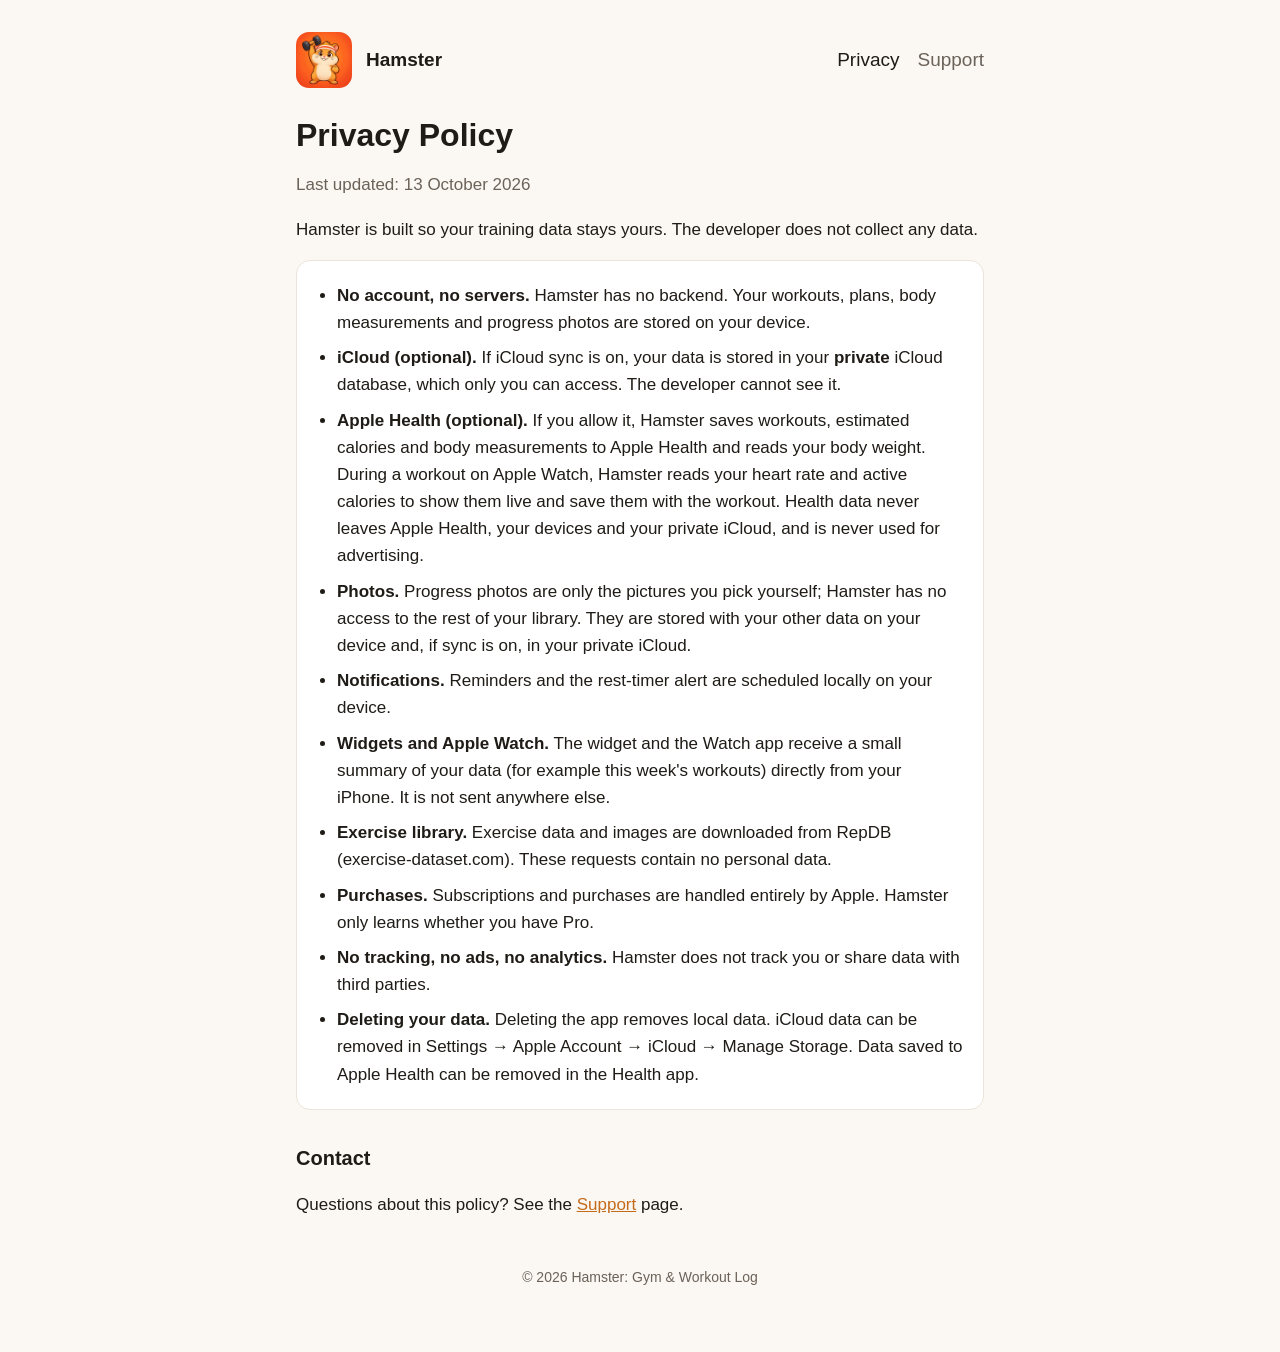
==== privacy/index.html @ 85da3a27 "init website" ====
<!doctype html>
<html lang="en">
<head>
<meta charset="utf-8">
<meta name="viewport" content="width=device-width, initial-scale=1">
<title>Privacy Policy – Hamster</title>
<link rel="icon" href="../icon.png">
<link rel="apple-touch-icon" href="../apple-touch-icon.png">
<link rel="stylesheet" href="../style.css">
</head>
<body>
<main>
<header>
<img src="../icon.png" alt="">
<a href="../">Hamster</a>
<nav><a href="../privacy/" aria-current="page">Privacy</a><a href="../support/">Support</a></nav>
</header>
<h1>Privacy Policy</h1>
<p class="muted">Last updated: 13 October 2026</p>
<p>Hamster is built so your training data stays yours. The developer does not collect any data.</p>
<div class="card"><ul>
<li><strong>No account, no servers.</strong> Hamster has no backend. Your workouts, plans, body measurements and progress photos are stored on your device.</li>
<li><strong>iCloud (optional).</strong> If iCloud sync is on, your data is stored in your <strong>private</strong> iCloud database, which only you can access. The developer cannot see it.</li>
<li><strong>Apple Health (optional).</strong> If you allow it, Hamster saves workouts, estimated calories and body measurements to Apple Health and reads your body weight. During a workout on Apple Watch, Hamster reads your heart rate and active calories to show them live and save them with the workout. Health data never leaves Apple Health, your devices and your private iCloud, and is never used for advertising.</li>
<li><strong>Photos.</strong> Progress photos are only the pictures you pick yourself; Hamster has no access to the rest of your library. They are stored with your other data on your device and, if sync is on, in your private iCloud.</li>
<li><strong>Notifications.</strong> Reminders and the rest-timer alert are scheduled locally on your device.</li>
<li><strong>Widgets and Apple Watch.</strong> The widget and the Watch app receive a small summary of your data (for example this week's workouts) directly from your iPhone. It is not sent anywhere else.</li>
<li><strong>Exercise library.</strong> Exercise data and images are downloaded from RepDB (exercise-dataset.com). These requests contain no personal data.</li>
<li><strong>Purchases.</strong> Subscriptions and purchases are handled entirely by Apple. Hamster only learns whether you have Pro.</li>
<li><strong>No tracking, no ads, no analytics.</strong> Hamster does not track you or share data with third parties.</li>
<li><strong>Deleting your data.</strong> Deleting the app removes local data. iCloud data can be removed in Settings → Apple Account → iCloud → Manage Storage. Data saved to Apple Health can be removed in the Health app.</li>
</ul></div>
<h2>Contact</h2>
<p>Questions about this policy? See the <a href="../support/">Support</a> page.</p>
<footer>© 2026 Hamster: Gym &amp; Workout Log</footer>
</main>
</body>
</html>
---- style.css ----
:root{--bg:#fbf8f3;--card:#fff;--text:#1f1b16;--muted:#6b6259;--line:#ebe4da;--accent:#c46a1b}
@media (prefers-color-scheme:dark){:root{--bg:#141210;--card:#1e1b18;--text:#f2ede6;--muted:#a59b90;--line:#2f2a25;--accent:#f0a052}}
*{box-sizing:border-box}
body{margin:0;background:var(--bg);color:var(--text);font:17px/1.6 -apple-system,BlinkMacSystemFont,"Segoe UI",Roboto,sans-serif;-webkit-font-smoothing:antialiased}
main{max-width:720px;margin:0 auto;padding:32px 16px 64px}
header{display:flex;align-items:center;gap:14px;margin-bottom:28px}
header img{width:56px;height:56px;border-radius:13px}
header a{color:inherit;text-decoration:none;font-weight:600;font-size:19px}
nav{margin-left:auto;display:flex;gap:18px;font-size:15px}
nav a{font-weight:500;color:var(--muted)}
nav a[aria-current]{color:var(--text)}
h1{font-size:32px;line-height:1.2;margin:0 0 6px}
h2{font-size:20px;margin:32px 0 8px}
.muted{color:var(--muted)}
a{color:var(--accent)}
ul{padding-left:20px}
li{margin:8px 0}
.card{background:var(--card);border:1px solid var(--line);border-radius:14px;padding:4px 20px;margin:16px 0}
.hero{text-align:center;padding:24px 0}
.hero img{width:128px;height:128px;border-radius:28px;box-shadow:0 8px 24px rgba(0,0,0,.12)}
.links{display:flex;gap:12px;justify-content:center;flex-wrap:wrap;margin-top:20px}
.btn{display:inline-block;padding:10px 18px;border-radius:999px;border:1px solid var(--line);background:var(--card);color:var(--text);text-decoration:none;font-weight:500}
footer{margin-top:48px;font-size:14px;color:var(--muted);text-align:center}
@media (max-width:520px){header{flex-wrap:wrap}nav{margin-left:0;width:100%}h1{font-size:27px}}
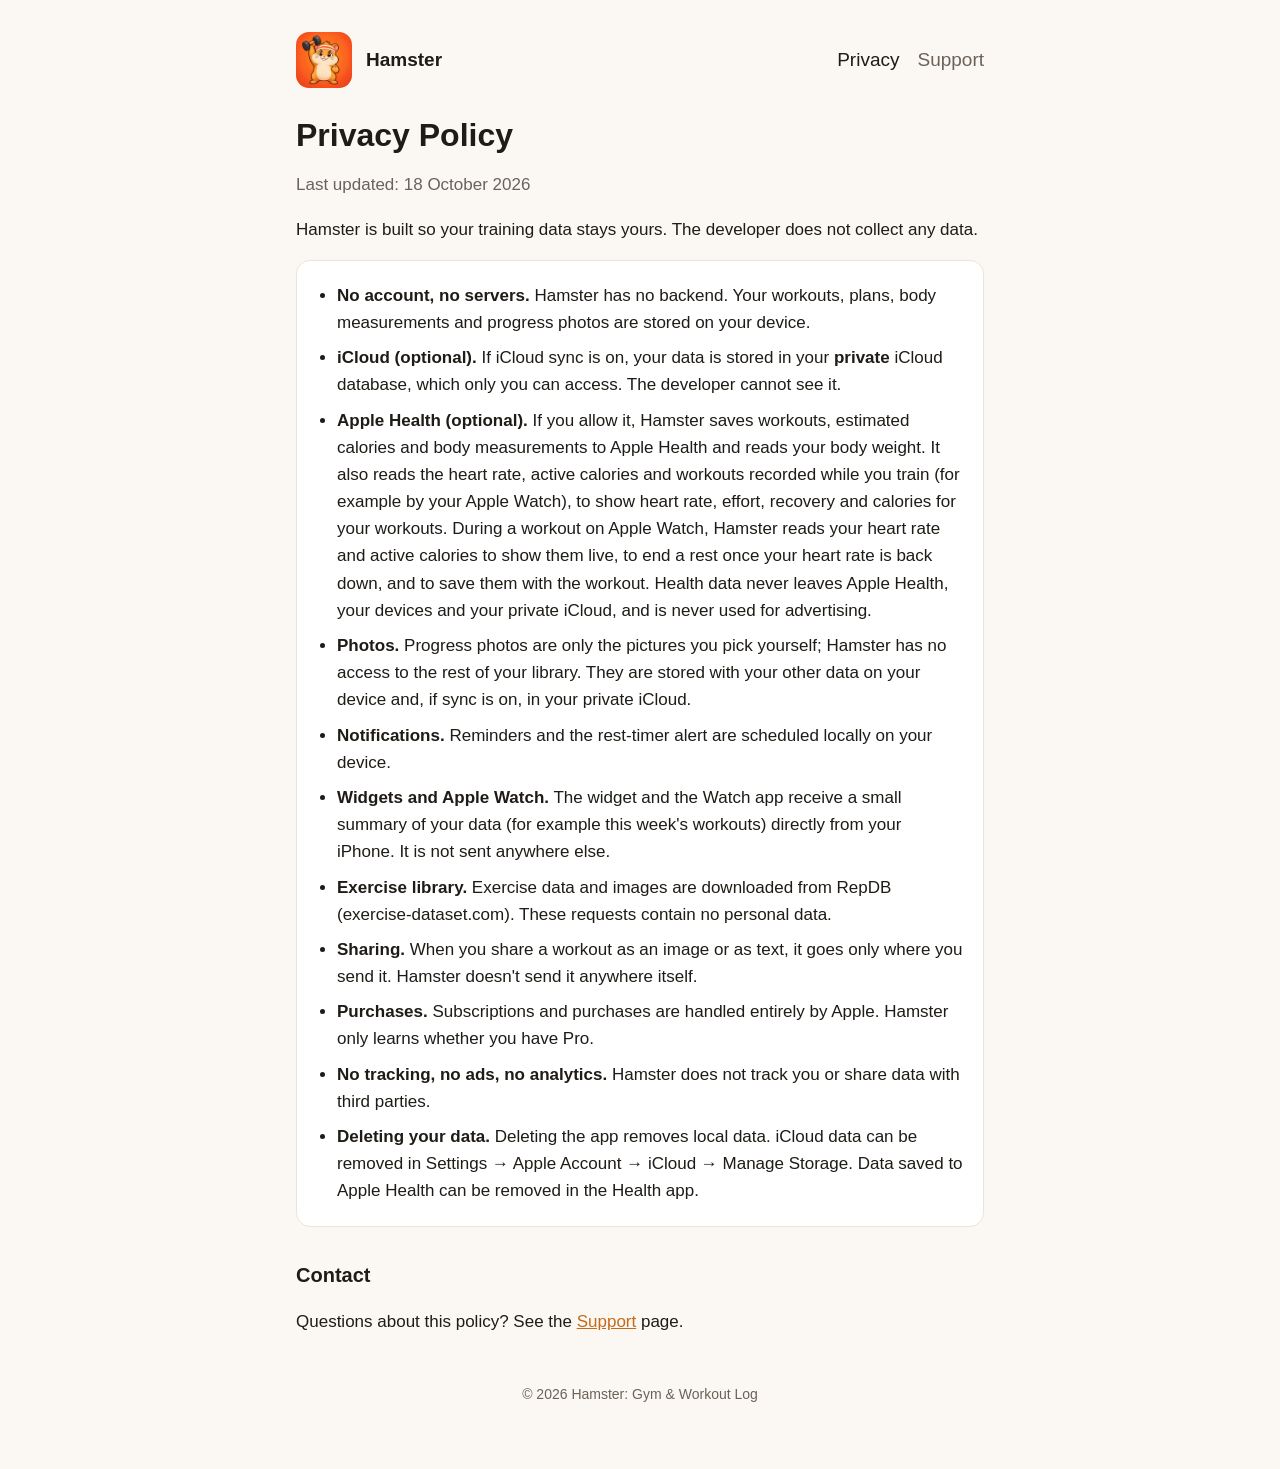
==== commit 75f1671c: "Update index.html" ====
--- a/privacy/index.html
+++ b/privacy/index.html
@@ -16,16 +16,17 @@
 <nav><a href="../privacy/" aria-current="page">Privacy</a><a href="../support/">Support</a></nav>
 </header>
 <h1>Privacy Policy</h1>
-<p class="muted">Last updated: 13 October 2026</p>
+<p class="muted">Last updated: 18 October 2026</p>
 <p>Hamster is built so your training data stays yours. The developer does not collect any data.</p>
 <div class="card"><ul>
 <li><strong>No account, no servers.</strong> Hamster has no backend. Your workouts, plans, body measurements and progress photos are stored on your device.</li>
 <li><strong>iCloud (optional).</strong> If iCloud sync is on, your data is stored in your <strong>private</strong> iCloud database, which only you can access. The developer cannot see it.</li>
-<li><strong>Apple Health (optional).</strong> If you allow it, Hamster saves workouts, estimated calories and body measurements to Apple Health and reads your body weight. During a workout on Apple Watch, Hamster reads your heart rate and active calories to show them live and save them with the workout. Health data never leaves Apple Health, your devices and your private iCloud, and is never used for advertising.</li>
+<li><strong>Apple Health (optional).</strong> If you allow it, Hamster saves workouts, estimated calories and body measurements to Apple Health and reads your body weight. It also reads the heart rate, active calories and workouts recorded while you train (for example by your Apple Watch), to show heart rate, effort, recovery and calories for your workouts. During a workout on Apple Watch, Hamster reads your heart rate and active calories to show them live, to end a rest once your heart rate is back down, and to save them with the workout. Health data never leaves Apple Health, your devices and your private iCloud, and is never used for advertising.</li>
 <li><strong>Photos.</strong> Progress photos are only the pictures you pick yourself; Hamster has no access to the rest of your library. They are stored with your other data on your device and, if sync is on, in your private iCloud.</li>
 <li><strong>Notifications.</strong> Reminders and the rest-timer alert are scheduled locally on your device.</li>
 <li><strong>Widgets and Apple Watch.</strong> The widget and the Watch app receive a small summary of your data (for example this week's workouts) directly from your iPhone. It is not sent anywhere else.</li>
 <li><strong>Exercise library.</strong> Exercise data and images are downloaded from RepDB (exercise-dataset.com). These requests contain no personal data.</li>
+<li><strong>Sharing.</strong> When you share a workout as an image or as text, it goes only where you send it. Hamster doesn't send it anywhere itself.</li>
 <li><strong>Purchases.</strong> Subscriptions and purchases are handled entirely by Apple. Hamster only learns whether you have Pro.</li>
 <li><strong>No tracking, no ads, no analytics.</strong> Hamster does not track you or share data with third parties.</li>
 <li><strong>Deleting your data.</strong> Deleting the app removes local data. iCloud data can be removed in Settings → Apple Account → iCloud → Manage Storage. Data saved to Apple Health can be removed in the Health app.</li>
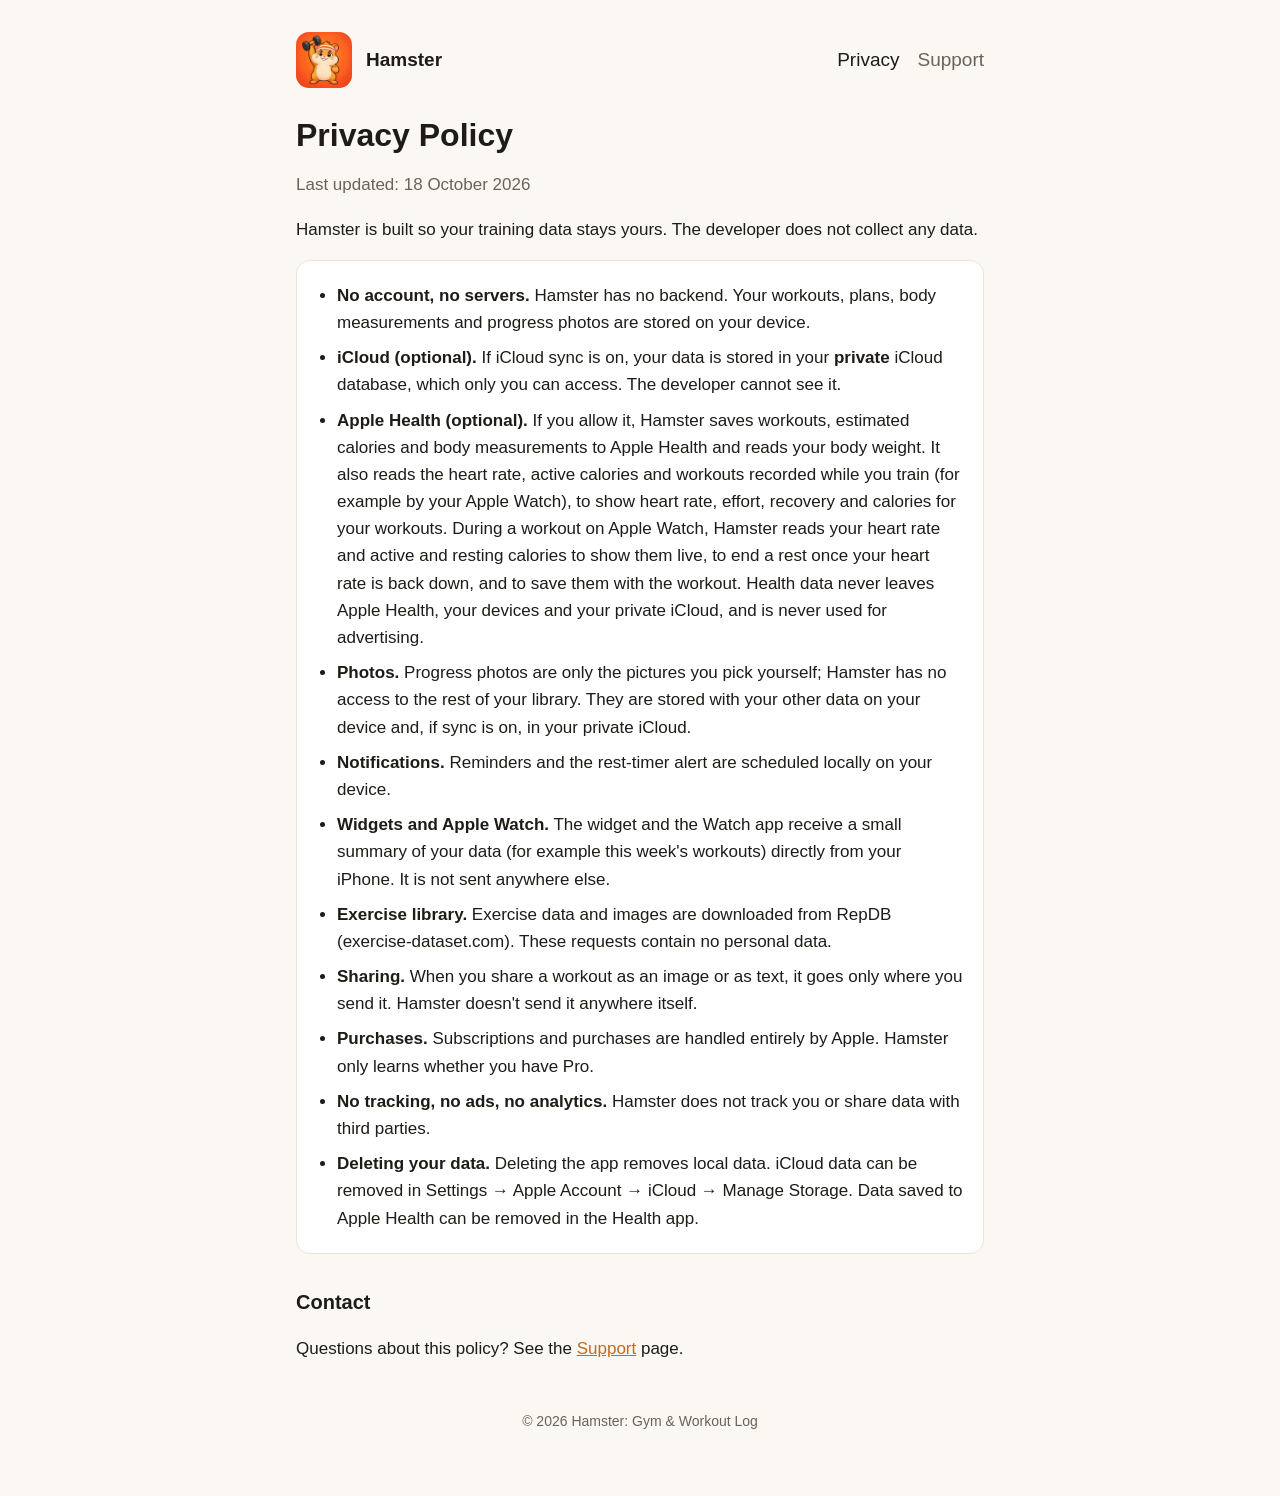
==== commit b46a67e9: "Update index.html" ====
--- a/privacy/index.html
+++ b/privacy/index.html
@@ -21,7 +21,7 @@
 <div class="card"><ul>
 <li><strong>No account, no servers.</strong> Hamster has no backend. Your workouts, plans, body measurements and progress photos are stored on your device.</li>
 <li><strong>iCloud (optional).</strong> If iCloud sync is on, your data is stored in your <strong>private</strong> iCloud database, which only you can access. The developer cannot see it.</li>
-<li><strong>Apple Health (optional).</strong> If you allow it, Hamster saves workouts, estimated calories and body measurements to Apple Health and reads your body weight. It also reads the heart rate, active calories and workouts recorded while you train (for example by your Apple Watch), to show heart rate, effort, recovery and calories for your workouts. During a workout on Apple Watch, Hamster reads your heart rate and active calories to show them live, to end a rest once your heart rate is back down, and to save them with the workout. Health data never leaves Apple Health, your devices and your private iCloud, and is never used for advertising.</li>
+<li><strong>Apple Health (optional).</strong> If you allow it, Hamster saves workouts, estimated calories and body measurements to Apple Health and reads your body weight. It also reads the heart rate, active calories and workouts recorded while you train (for example by your Apple Watch), to show heart rate, effort, recovery and calories for your workouts. During a workout on Apple Watch, Hamster reads your heart rate and active and resting calories to show them live, to end a rest once your heart rate is back down, and to save them with the workout. Health data never leaves Apple Health, your devices and your private iCloud, and is never used for advertising.</li>
 <li><strong>Photos.</strong> Progress photos are only the pictures you pick yourself; Hamster has no access to the rest of your library. They are stored with your other data on your device and, if sync is on, in your private iCloud.</li>
 <li><strong>Notifications.</strong> Reminders and the rest-timer alert are scheduled locally on your device.</li>
 <li><strong>Widgets and Apple Watch.</strong> The widget and the Watch app receive a small summary of your data (for example this week's workouts) directly from your iPhone. It is not sent anywhere else.</li>
